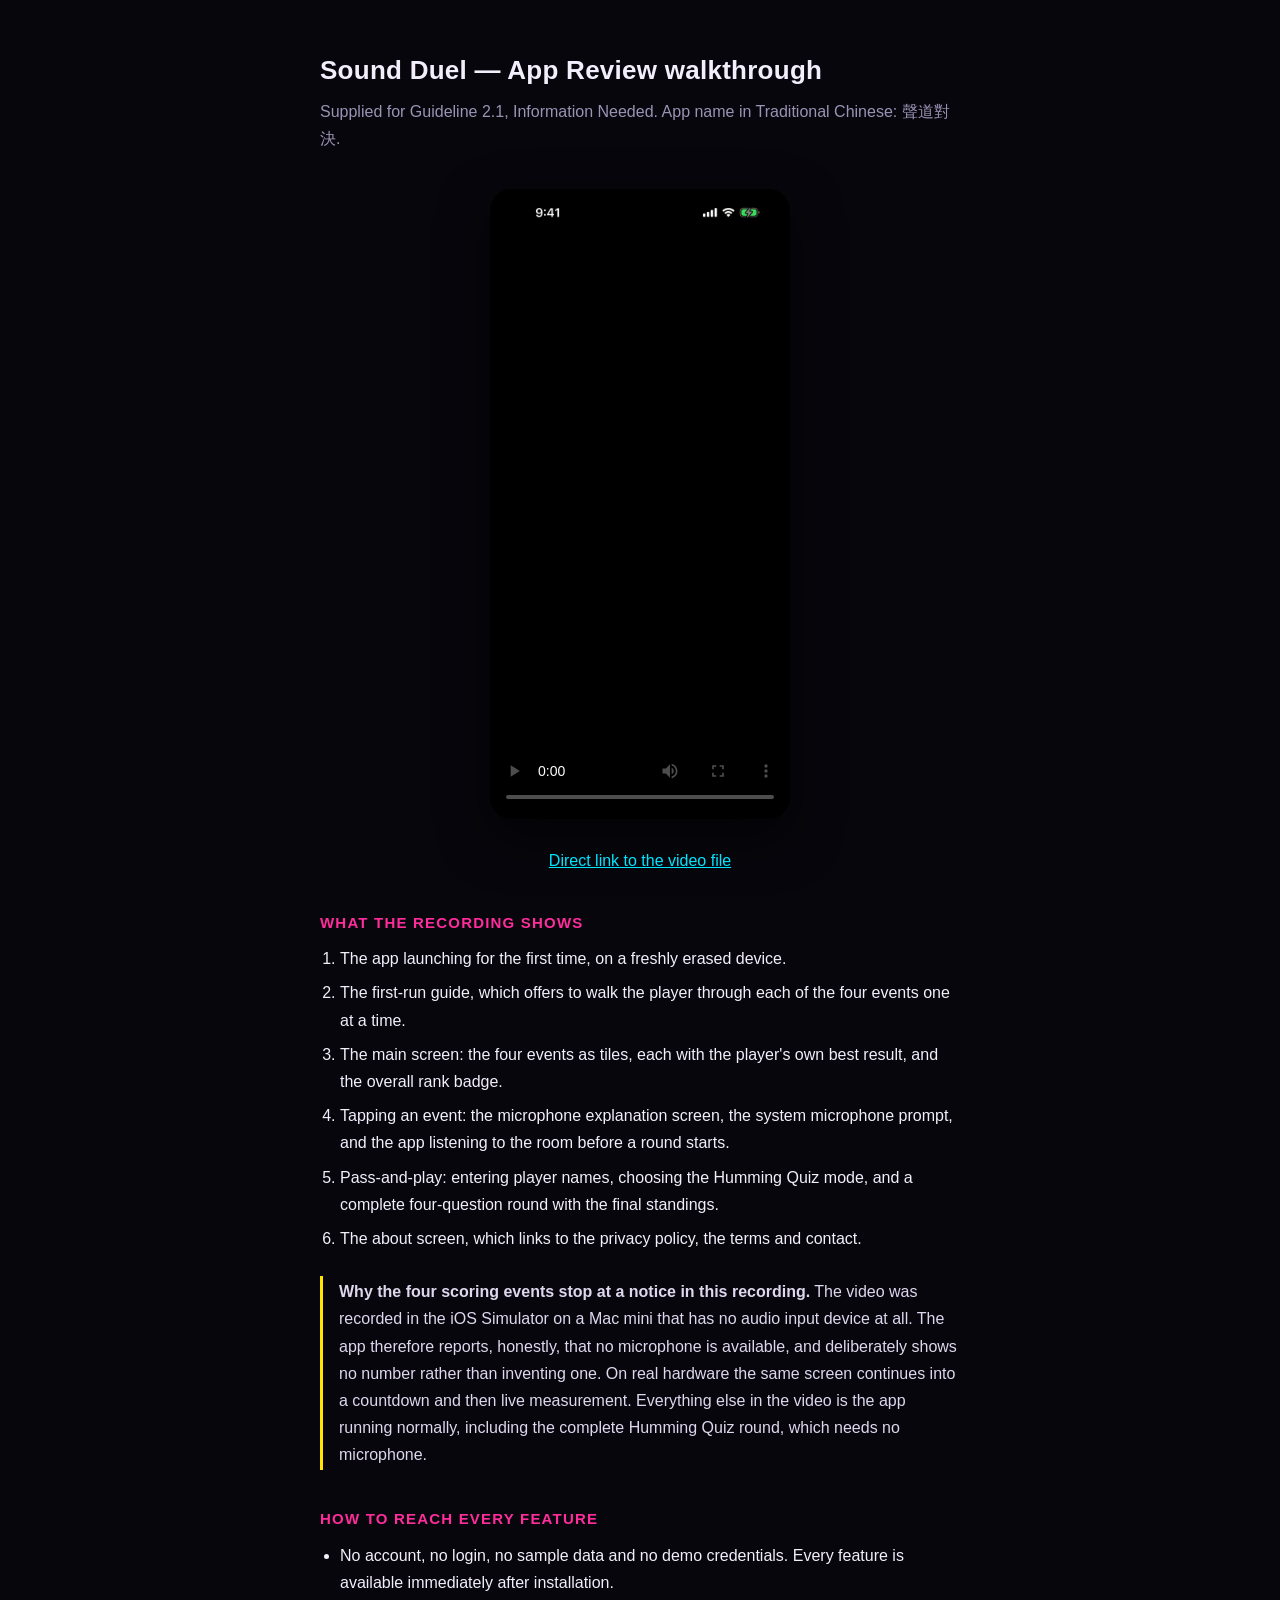
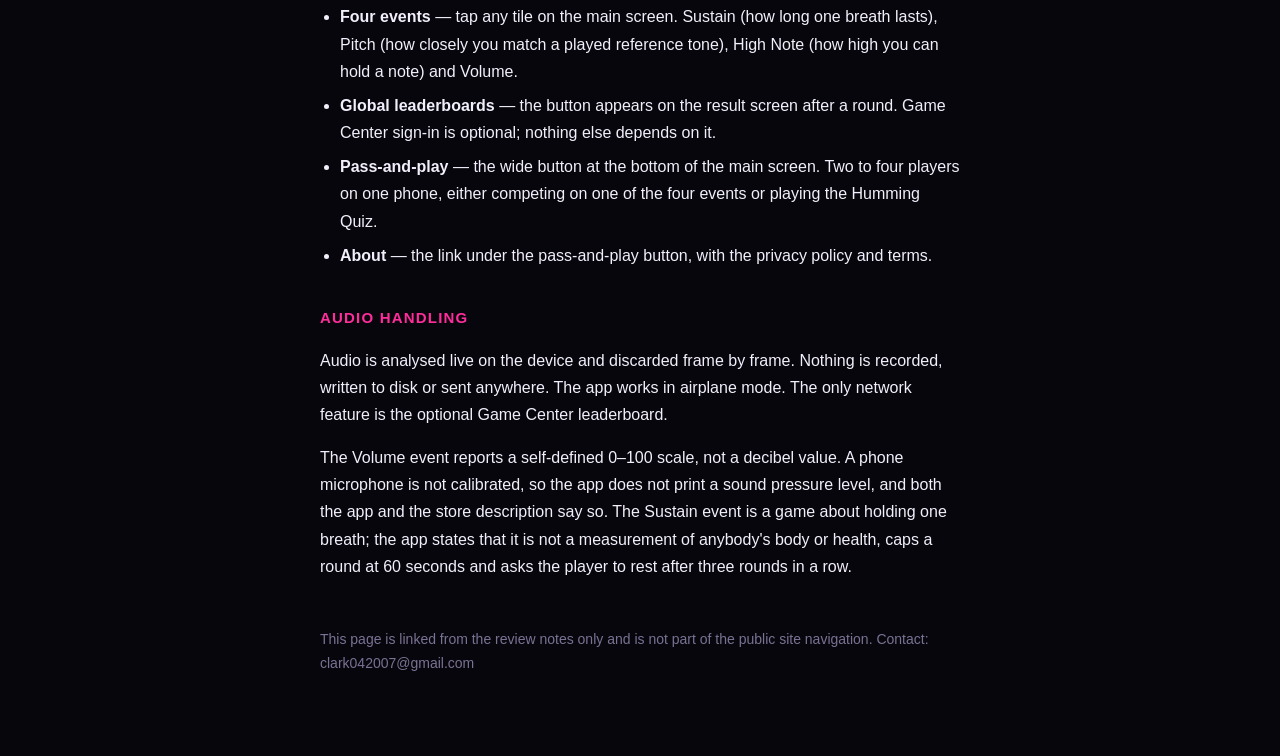
==== review/index.html @ 7375940b "加上 App 審核走查影片與說明頁 Apple Guideline 2.1 Information Needed 要求的操作錄影，放在 /review。  Co-Authored-By: Claude" ====
<!doctype html>
<html lang="en">
<head>
<meta charset="utf-8">
<meta name="viewport" content="width=device-width, initial-scale=1">
<meta name="robots" content="noindex, nofollow">
<link rel="icon" href="../favicon.png">
<title>Sound Duel — App Review walkthrough</title>
<style>
  :root { color-scheme: dark; }
  body {
    margin: 0;
    padding: 48px 20px 80px;
    background: #07060c;
    color: #f2eefb;
    font: 16px/1.7 -apple-system, BlinkMacSystemFont, "Segoe UI", Roboto, sans-serif;
  }
  main { max-width: 640px; margin: 0 auto; }
  h1 { font-size: 26px; margin: 0 0 6px; letter-spacing: .01em; }
  .sub { color: #9b93b5; margin: 0 0 36px; }
  video {
    width: 100%; max-width: 300px; max-height: 70vh; display: block;
    margin: 0 auto 28px; border-radius: 22px; background: #000;
    box-shadow: 0 18px 50px rgba(0,0,0,.6);
  }
  h2 { font-size: 15px; letter-spacing: .08em; text-transform: uppercase;
       color: #ff2d9b; margin: 36px 0 10px; }
  ol, ul { padding-left: 20px; margin: 0; }
  li { margin-bottom: 7px; }
  .note { border-left: 3px solid #ffe500; padding: 2px 0 2px 16px;
          color: #ded7ee; margin: 24px 0; }
  a { color: #00e5ff; }
  footer { margin-top: 48px; color: #7a7294; font-size: 14px; }
</style>
</head>
<body>
<main>
  <h1>Sound Duel — App Review walkthrough</h1>
  <p class="sub">Supplied for Guideline 2.1, Information Needed. App name in Traditional Chinese: 聲道對決.</p>

  <video controls playsinline preload="metadata" poster="poster.jpg"
         src="walkthrough.mp4"></video>
  <p style="text-align:center"><a href="walkthrough.mp4">Direct link to the video file</a></p>

  <h2>What the recording shows</h2>
  <ol>
    <li>The app launching for the first time, on a freshly erased device.</li>
    <li>The first-run guide, which offers to walk the player through each of the
        four events one at a time.</li>
    <li>The main screen: the four events as tiles, each with the player's own
        best result, and the overall rank badge.</li>
    <li>Tapping an event: the microphone explanation screen, the system
        microphone prompt, and the app listening to the room before a round
        starts.</li>
    <li>Pass-and-play: entering player names, choosing the Humming Quiz mode,
        and a complete four-question round with the final standings.</li>
    <li>The about screen, which links to the privacy policy, the terms and
        contact.</li>
  </ol>

  <div class="note">
    <strong>Why the four scoring events stop at a notice in this recording.</strong>
    The video was recorded in the iOS Simulator on a Mac mini that has no audio
    input device at all. The app therefore reports, honestly, that no microphone
    is available, and deliberately shows no number rather than inventing one.
    On real hardware the same screen continues into a countdown and then live
    measurement. Everything else in the video is the app running normally,
    including the complete Humming Quiz round, which needs no microphone.
  </div>

  <h2>How to reach every feature</h2>
  <ul>
    <li>No account, no login, no sample data and no demo credentials. Every
        feature is available immediately after installation.</li>
    <li><strong>Four events</strong> — tap any tile on the main screen. Sustain
        (how long one breath lasts), Pitch (how closely you match a played
        reference tone), High Note (how high you can hold a note) and Volume.</li>
    <li><strong>Global leaderboards</strong> — the button appears on the result
        screen after a round. Game Center sign-in is optional; nothing else
        depends on it.</li>
    <li><strong>Pass-and-play</strong> — the wide button at the bottom of the
        main screen. Two to four players on one phone, either competing on one
        of the four events or playing the Humming Quiz.</li>
    <li><strong>About</strong> — the link under the pass-and-play button, with
        the privacy policy and terms.</li>
  </ul>

  <h2>Audio handling</h2>
  <p>
    Audio is analysed live on the device and discarded frame by frame. Nothing
    is recorded, written to disk or sent anywhere. The app works in airplane
    mode. The only network feature is the optional Game Center leaderboard.
  </p>
  <p>
    The Volume event reports a self-defined 0&ndash;100 scale, not a decibel
    value. A phone microphone is not calibrated, so the app does not print a
    sound pressure level, and both the app and the store description say so.
    The Sustain event is a game about holding one breath; the app states that it
    is not a measurement of anybody's body or health, caps a round at 60 seconds
    and asks the player to rest after three rounds in a row.
  </p>

  <footer>
    This page is linked from the review notes only and is not part of the public
    site navigation. Contact: clark042007@gmail.com
  </footer>
</main>
</body>
</html>
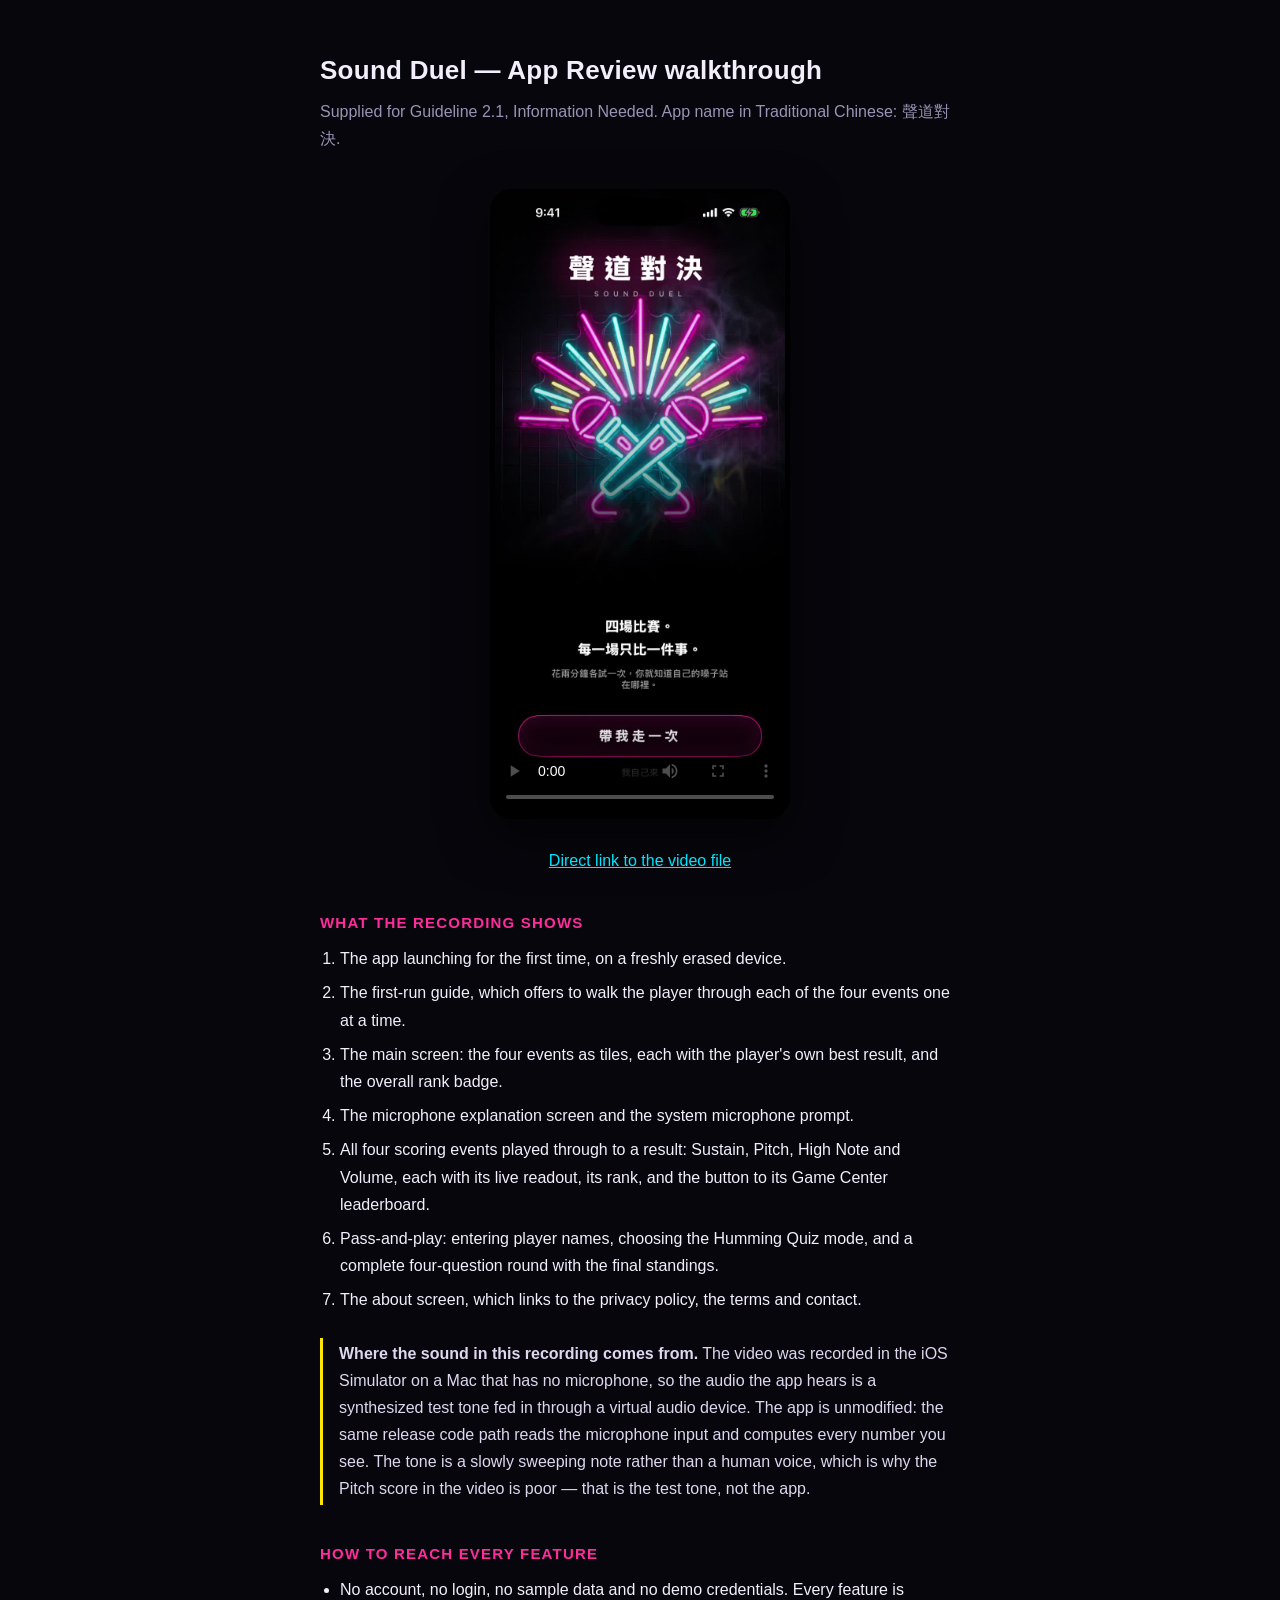
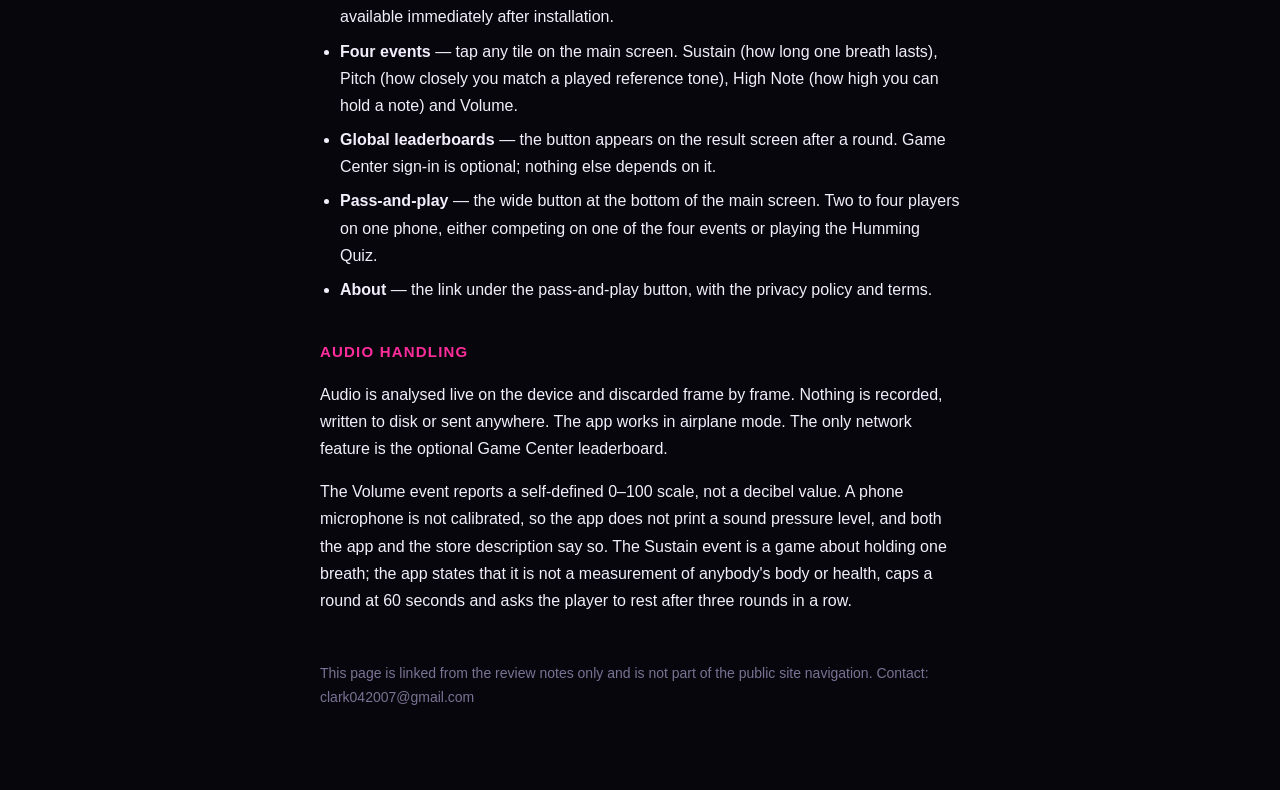
==== commit 4cdb633e: "走查影片改成四道都真的跑出成績 原本的影片四道停在「沒有麥克風」。現在用虛擬音訊裝置把合成測試音餵進模擬器，跑的是正式版的程式碼路徑。  Co-Authored-By: Claude Opus 5 <" ====
--- a/review/index.html
+++ b/review/index.html
@@ -49,9 +49,10 @@
         four events one at a time.</li>
     <li>The main screen: the four events as tiles, each with the player's own
         best result, and the overall rank badge.</li>
-    <li>Tapping an event: the microphone explanation screen, the system
-        microphone prompt, and the app listening to the room before a round
-        starts.</li>
+    <li>The microphone explanation screen and the system microphone prompt.</li>
+    <li>All four scoring events played through to a result: Sustain, Pitch,
+        High Note and Volume, each with its live readout, its rank, and the
+        button to its Game Center leaderboard.</li>
     <li>Pass-and-play: entering player names, choosing the Humming Quiz mode,
         and a complete four-question round with the final standings.</li>
     <li>The about screen, which links to the privacy policy, the terms and
@@ -59,13 +60,13 @@
   </ol>
 
   <div class="note">
-    <strong>Why the four scoring events stop at a notice in this recording.</strong>
-    The video was recorded in the iOS Simulator on a Mac mini that has no audio
-    input device at all. The app therefore reports, honestly, that no microphone
-    is available, and deliberately shows no number rather than inventing one.
-    On real hardware the same screen continues into a countdown and then live
-    measurement. Everything else in the video is the app running normally,
-    including the complete Humming Quiz round, which needs no microphone.
+    <strong>Where the sound in this recording comes from.</strong>
+    The video was recorded in the iOS Simulator on a Mac that has no microphone,
+    so the audio the app hears is a synthesized test tone fed in through a
+    virtual audio device. The app is unmodified: the same release code path
+    reads the microphone input and computes every number you see. The tone is a
+    slowly sweeping note rather than a human voice, which is why the Pitch score
+    in the video is poor &mdash; that is the test tone, not the app.
   </div>
 
   <h2>How to reach every feature</h2>
